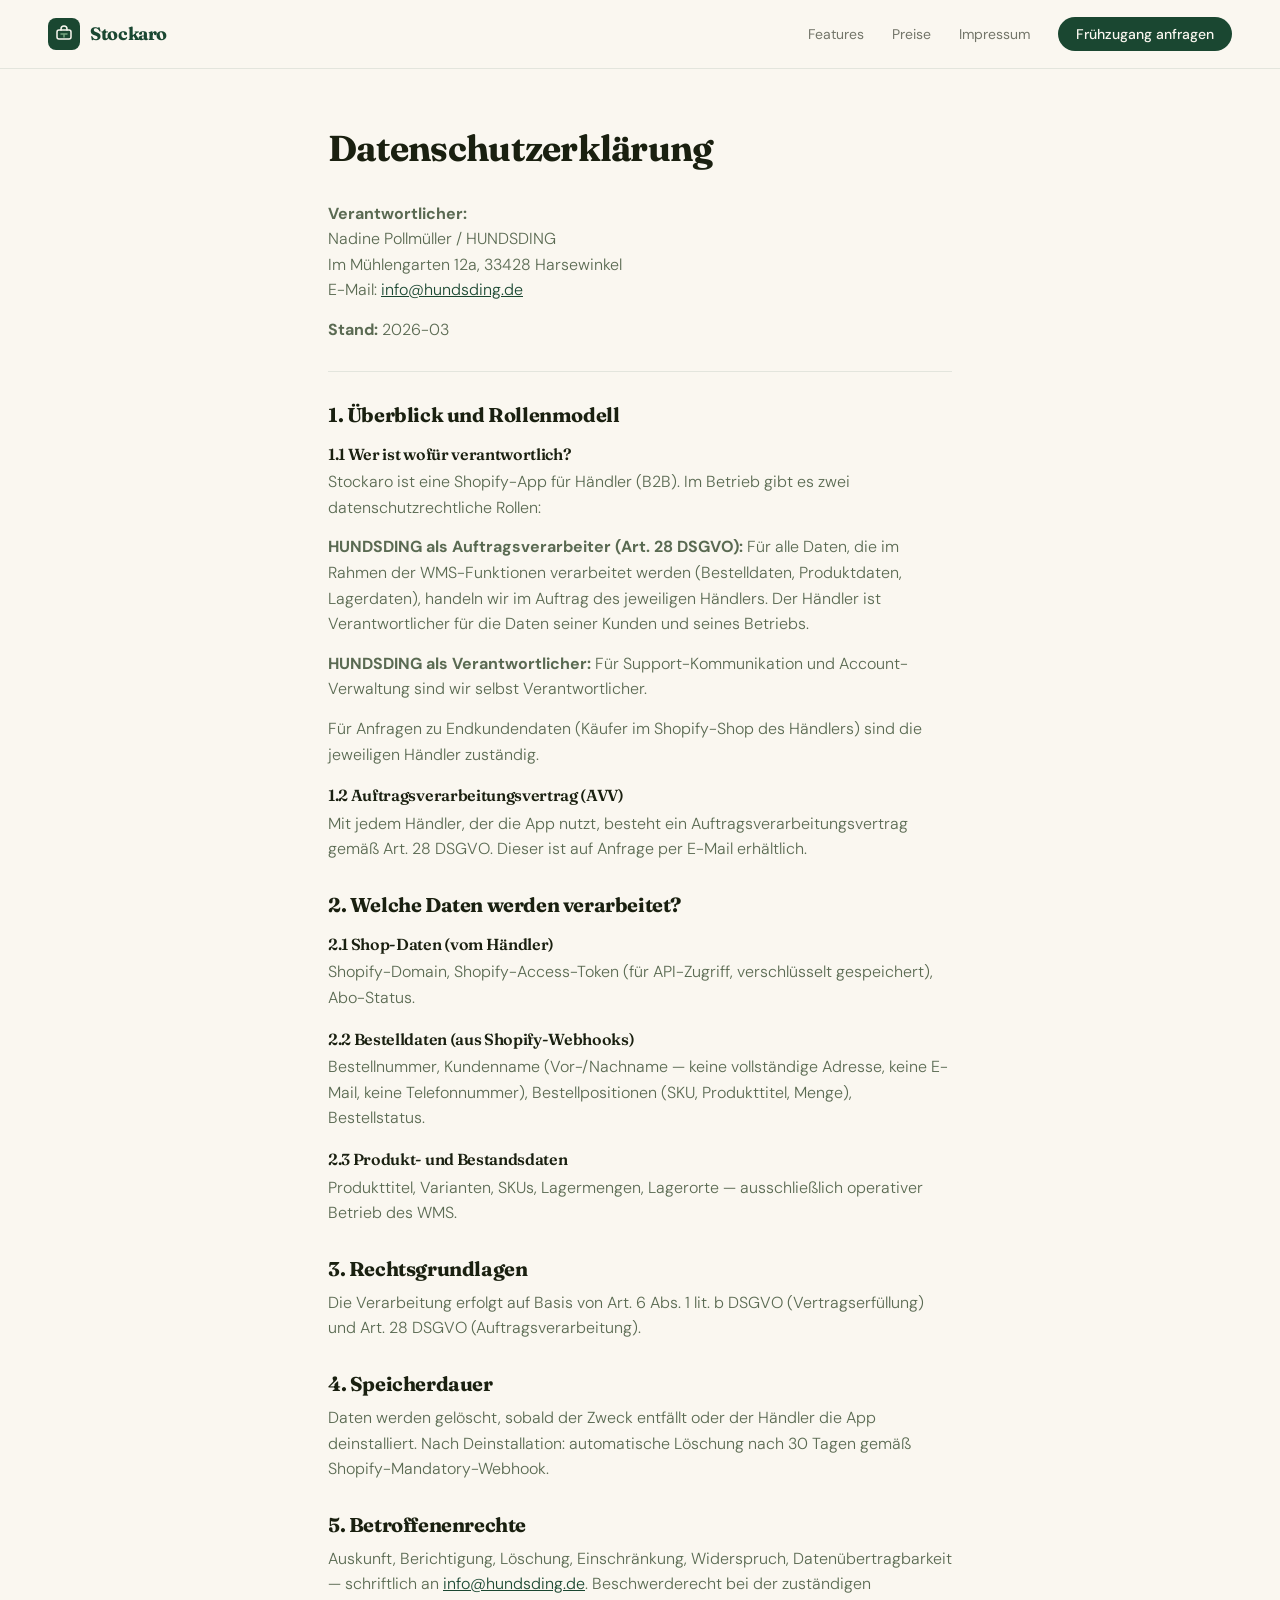
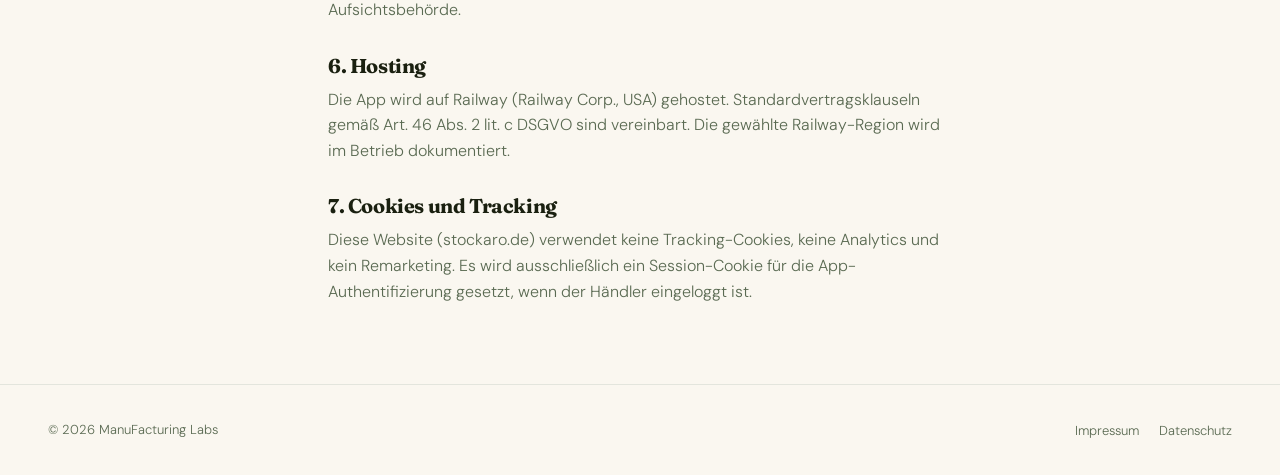
==== datenschutz.html @ 7d217ccb "feat: initial website" ====
<!DOCTYPE html>
<html lang="de">
<head>
  <meta charset="UTF-8">
  <meta name="viewport" content="width=device-width, initial-scale=1.0">
  <title>Datenschutz — Stockaro</title>
  <link rel="preconnect" href="https://fonts.googleapis.com">
  <link rel="preconnect" href="https://fonts.gstatic.com" crossorigin>
  <link href="https://fonts.googleapis.com/css2?family=Fraunces:ital,opsz,wght@0,9..144,700&family=DM+Sans:wght@300;400;500&display=swap" rel="stylesheet">
  <link rel="stylesheet" href="assets/style.css">
  <script src="assets/config.js"></script>
</head>
<body>

<nav class="site-nav">
  <a href="/" class="nav-logo">
    <div class="nav-logo-mark">
      <svg width="18" height="18" viewBox="0 0 18 18" fill="none">
        <rect x="2" y="5" width="14" height="9" rx="2" stroke="#faf7f0" stroke-width="1.5"/>
        <path d="M6 5V4a3 3 0 016 0v1" stroke="#faf7f0" stroke-width="1.5" stroke-linecap="round"/>
        <path d="M6 9h6M9 9v3" stroke="#74a57f" stroke-width="1.5" stroke-linecap="round"/>
      </svg>
    </div>
    <span class="nav-logo-name" data-config="appName">Stockaro</span>
  </a>
  <ul class="nav-links">
    <li><a href="index.html#features">Features</a></li>
    <li class="nav-pricing-link"><a href="index.html#preise">Preise</a></li>
    <li><a href="impressum.html">Impressum</a></li>
    <li><a href="index.html" class="nav-cta" data-config-cta>Frühzugang anfragen</a></li>
  </ul>
</nav>

<div class="legal-wrap">
  <h1>Datenschutzerklärung</h1>

  <p>
    <strong>Verantwortlicher:</strong><br>
    Nadine Pollmüller / HUNDSDING<br>
    Im Mühlengarten 12a, 33428 Harsewinkel<br>
    E-Mail: <a href="mailto:info@hundsding.de">info@hundsding.de</a>
  </p>
  <p><strong>Stand:</strong> 2026-03</p>

  <hr>

  <h2>1. Überblick und Rollenmodell</h2>
  <h3>1.1 Wer ist wofür verantwortlich?</h3>
  <p>Stockaro ist eine Shopify-App für Händler (B2B). Im Betrieb gibt es zwei datenschutzrechtliche Rollen:</p>
  <p><strong>HUNDSDING als Auftragsverarbeiter (Art. 28 DSGVO):</strong> Für alle Daten, die im Rahmen der WMS-Funktionen verarbeitet werden (Bestelldaten, Produktdaten, Lagerdaten), handeln wir im Auftrag des jeweiligen Händlers. Der Händler ist Verantwortlicher für die Daten seiner Kunden und seines Betriebs.</p>
  <p><strong>HUNDSDING als Verantwortlicher:</strong> Für Support-Kommunikation und Account-Verwaltung sind wir selbst Verantwortlicher.</p>
  <p>Für Anfragen zu Endkundendaten (Käufer im Shopify-Shop des Händlers) sind die jeweiligen Händler zuständig.</p>

  <h3>1.2 Auftragsverarbeitungsvertrag (AVV)</h3>
  <p>Mit jedem Händler, der die App nutzt, besteht ein Auftragsverarbeitungsvertrag gemäß Art. 28 DSGVO. Dieser ist auf Anfrage per E-Mail erhältlich. <!-- TODO: Link auf finale Stockaro-Domain aktualisieren sobald stockaro.de/avv verfügbar ist --></p>

  <h2>2. Welche Daten werden verarbeitet?</h2>
  <h3>2.1 Shop-Daten (vom Händler)</h3>
  <p>Shopify-Domain, Shopify-Access-Token (für API-Zugriff, verschlüsselt gespeichert), Abo-Status.</p>

  <h3>2.2 Bestelldaten (aus Shopify-Webhooks)</h3>
  <p>Bestellnummer, Kundenname (Vor-/Nachname — keine vollständige Adresse, keine E-Mail, keine Telefonnummer), Bestellpositionen (SKU, Produkttitel, Menge), Bestellstatus.</p>

  <h3>2.3 Produkt- und Bestandsdaten</h3>
  <p>Produkttitel, Varianten, SKUs, Lagermengen, Lagerorte — ausschließlich operativer Betrieb des WMS.</p>

  <h2>3. Rechtsgrundlagen</h2>
  <p>Die Verarbeitung erfolgt auf Basis von Art. 6 Abs. 1 lit. b DSGVO (Vertragserfüllung) und Art. 28 DSGVO (Auftragsverarbeitung).</p>

  <h2>4. Speicherdauer</h2>
  <p>Daten werden gelöscht, sobald der Zweck entfällt oder der Händler die App deinstalliert. Nach Deinstallation: automatische Löschung nach 30 Tagen gemäß Shopify-Mandatory-Webhook.</p>

  <h2>5. Betroffenenrechte</h2>
  <p>Auskunft, Berichtigung, Löschung, Einschränkung, Widerspruch, Datenübertragbarkeit — schriftlich an <a href="mailto:info@hundsding.de">info@hundsding.de</a>. Beschwerderecht bei der zuständigen Aufsichtsbehörde.</p>

  <h2>6. Hosting</h2>
  <p>Die App wird auf Railway (Railway Corp., USA) gehostet. Standardvertragsklauseln gemäß Art. 46 Abs. 2 lit. c DSGVO sind vereinbart. Die gewählte Railway-Region wird im Betrieb dokumentiert.</p>

  <h2>7. Cookies und Tracking</h2>
  <p>Diese Website (stockaro.de) verwendet keine Tracking-Cookies, keine Analytics und kein Remarketing. Es wird ausschließlich ein Session-Cookie für die App-Authentifizierung gesetzt, wenn der Händler eingeloggt ist.</p>
</div>

<footer class="site-footer">
  <p class="footer-copy">
    © <span data-config="year"></span> <span data-config="vendorName">ManuFacturing Labs</span>
  </p>
  <ul class="footer-links">
    <li><a href="impressum.html">Impressum</a></li>
    <li><a href="datenschutz.html">Datenschutz</a></li>
  </ul>
</footer>

<script>
(function () {
  var cfg = SITE_CONFIG;
  // <meta> tags require setAttribute('content') — all others use textContent
  document.querySelectorAll('[data-config]').forEach(function (el) {
    var key = el.getAttribute('data-config');
    if (cfg[key] === undefined) return;
    if (el.tagName === 'META') { el.setAttribute('content', cfg[key]); }
    else { el.textContent = cfg[key]; }
  });
  document.title = document.title.replace('Stockaro', cfg.appName);
  var ctaText = cfg.ctaLabel[cfg.launchStatus];
  var ctaUrl  = cfg.ctaUrl[cfg.launchStatus];
  document.querySelectorAll('[data-config-cta]').forEach(function (el) {
    el.href = ctaUrl; el.textContent = ctaText;
  });
  if (!cfg.showPricing) {
    var navPricingLink = document.querySelector('.nav-pricing-link');
    if (navPricingLink) navPricingLink.style.display = 'none';
  }
})();
</script>

</body>
</html>
---- assets/style.css ----
/* website/assets/style.css */
/* ─────────────────────────────────────────────────────────────────────────── */
/* Design tokens                                                               */
/* ─────────────────────────────────────────────────────────────────────────── */
*, *::before, *::after { box-sizing: border-box; margin: 0; padding: 0; }

:root {
  --forest:       #1a4731;
  --forest-light: #2d6a4f;
  --cream:        #faf7f0;
  --ink:          #1a2010;
  --sage:         #74a57f;
  --mist:         #e8f0e9;
  --gold:         #c9a84c;
  --text-muted:   #5a6a52;
  --border:       rgba(26,71,49,0.10);

  --font-display: 'Fraunces', Georgia, serif;
  --font-body:    'DM Sans', system-ui, sans-serif;

  --radius-sm:  8px;
  --radius-md:  16px;
  --radius-lg:  24px;
  --radius-pill: 100px;

  --shadow-card: 0 2px 12px rgba(26,71,49,0.08);
  --shadow-float: 0 20px 50px rgba(0,0,0,0.14);
}

html { scroll-behavior: smooth; }

body {
  background: var(--cream);
  color: var(--ink);
  font-family: var(--font-body);
  font-weight: 300;
  line-height: 1.6;
  font-size: 16px;
  -webkit-font-smoothing: antialiased;
}

/* ─── Typography ─────────────────────────────────────────────────────────── */
h1, h2, h3 {
  font-family: var(--font-display);
  letter-spacing: -0.02em;
  line-height: 1.1;
}

/* ─── Buttons ────────────────────────────────────────────────────────────── */
.btn-primary {
  display: inline-flex;
  align-items: center;
  gap: 8px;
  background: var(--forest);
  color: var(--cream);
  padding: 13px 26px;
  border-radius: var(--radius-pill);
  font-family: var(--font-body);
  font-size: 15px;
  font-weight: 500;
  text-decoration: none;
  border: none;
  cursor: pointer;
  transition: background .2s, transform .15s;
}
.btn-primary:hover { background: var(--forest-light); transform: translateY(-1px); }

.btn-ghost {
  display: inline-flex;
  align-items: center;
  gap: 6px;
  color: var(--forest);
  font-size: 14px;
  font-weight: 500;
  text-decoration: none;
  opacity: .75;
  transition: opacity .2s;
  background: none;
  border: none;
  cursor: pointer;
  font-family: var(--font-body);
}
.btn-ghost:hover { opacity: 1; }

/* ─── Nav ────────────────────────────────────────────────────────────────── */
.site-nav {
  display: flex;
  align-items: center;
  justify-content: space-between;
  padding: 18px 48px;
  position: sticky;
  top: 0;
  background: rgba(250,247,240,0.92);
  backdrop-filter: blur(12px);
  -webkit-backdrop-filter: blur(12px);
  border-bottom: 1px solid var(--border);
  z-index: 100;
}

.nav-logo {
  display: flex;
  align-items: center;
  gap: 10px;
  text-decoration: none;
}
.nav-logo-mark {
  width: 32px;
  height: 32px;
  background: var(--forest);
  border-radius: var(--radius-sm);
  display: flex;
  align-items: center;
  justify-content: center;
  flex-shrink: 0;
}
.nav-logo-mark svg { display: block; }
.nav-logo-name {
  font-family: var(--font-display);
  font-weight: 700;
  font-size: 18px;
  color: var(--forest);
  letter-spacing: -0.02em;
}

.nav-links {
  display: flex;
  align-items: center;
  gap: 28px;
  list-style: none;
}
.nav-links a {
  text-decoration: none;
  color: var(--ink);
  font-size: 14px;
  font-weight: 400;
  opacity: .6;
  transition: opacity .2s;
}
.nav-links a:hover { opacity: 1; }
.nav-links .nav-cta {
  background: var(--forest);
  color: var(--cream) !important;
  opacity: 1 !important;
  padding: 8px 18px;
  border-radius: var(--radius-pill);
  font-weight: 500 !important;
}
.nav-links .nav-cta:hover { background: var(--forest-light); }

/* ─── Footer ─────────────────────────────────────────────────────────────── */
.site-footer {
  padding: 32px 48px;
  border-top: 1px solid var(--border);
  display: flex;
  align-items: center;
  justify-content: space-between;
  gap: 16px;
  flex-wrap: wrap;
}
.footer-copy {
  font-size: 13px;
  color: var(--text-muted);
}
.footer-links {
  display: flex;
  gap: 20px;
  list-style: none;
}
.footer-links a {
  font-size: 13px;
  color: var(--text-muted);
  text-decoration: none;
  transition: color .2s;
}
.footer-links a:hover { color: var(--forest); }

/* ─── Section helpers ────────────────────────────────────────────────────── */
.section-label {
  display: flex;
  align-items: center;
  gap: 8px;
  font-size: 11px;
  font-weight: 500;
  text-transform: uppercase;
  letter-spacing: .12em;
  color: var(--forest);
  margin-bottom: 14px;
}
.section-label::before {
  content: '';
  width: 20px;
  height: 1px;
  background: var(--forest);
  flex-shrink: 0;
}
.section-title {
  font-family: var(--font-display);
  font-size: clamp(28px, 4vw, 44px);
  font-weight: 700;
  margin-bottom: 48px;
  max-width: 520px;
}

/* ─── Legal pages ────────────────────────────────────────────────────────── */
.legal-wrap {
  max-width: 720px;
  margin: 60px auto 80px;
  padding: 0 48px;
}
.legal-wrap h1 {
  font-family: var(--font-display);
  font-size: 36px;
  font-weight: 700;
  margin-bottom: 32px;
}
.legal-wrap h2 {
  font-size: 20px;
  font-weight: 700;
  margin: 32px 0 10px;
}
.legal-wrap h3 {
  font-size: 16px;
  font-weight: 600;
  margin: 20px 0 6px;
}
.legal-wrap p { margin-bottom: 14px; color: var(--text-muted); }
.legal-wrap a { color: var(--forest); }
.legal-wrap hr { border: none; border-top: 1px solid var(--border); margin: 28px 0; }

/* ─── Responsive ─────────────────────────────────────────────────────────── */
@media (max-width: 768px) {
  .site-nav { padding: 14px 20px; }
  .nav-links { display: none; }         /* mobile: hide links — CTA only */
  .nav-links.open { display: flex; flex-direction: column; position: absolute;
    top: 100%; left: 0; right: 0; background: var(--cream);
    padding: 16px 20px; border-bottom: 1px solid var(--border); gap: 16px; }
  .site-footer { flex-direction: column; align-items: flex-start; padding: 24px 20px; }
  .legal-wrap { padding: 0 20px; }
}
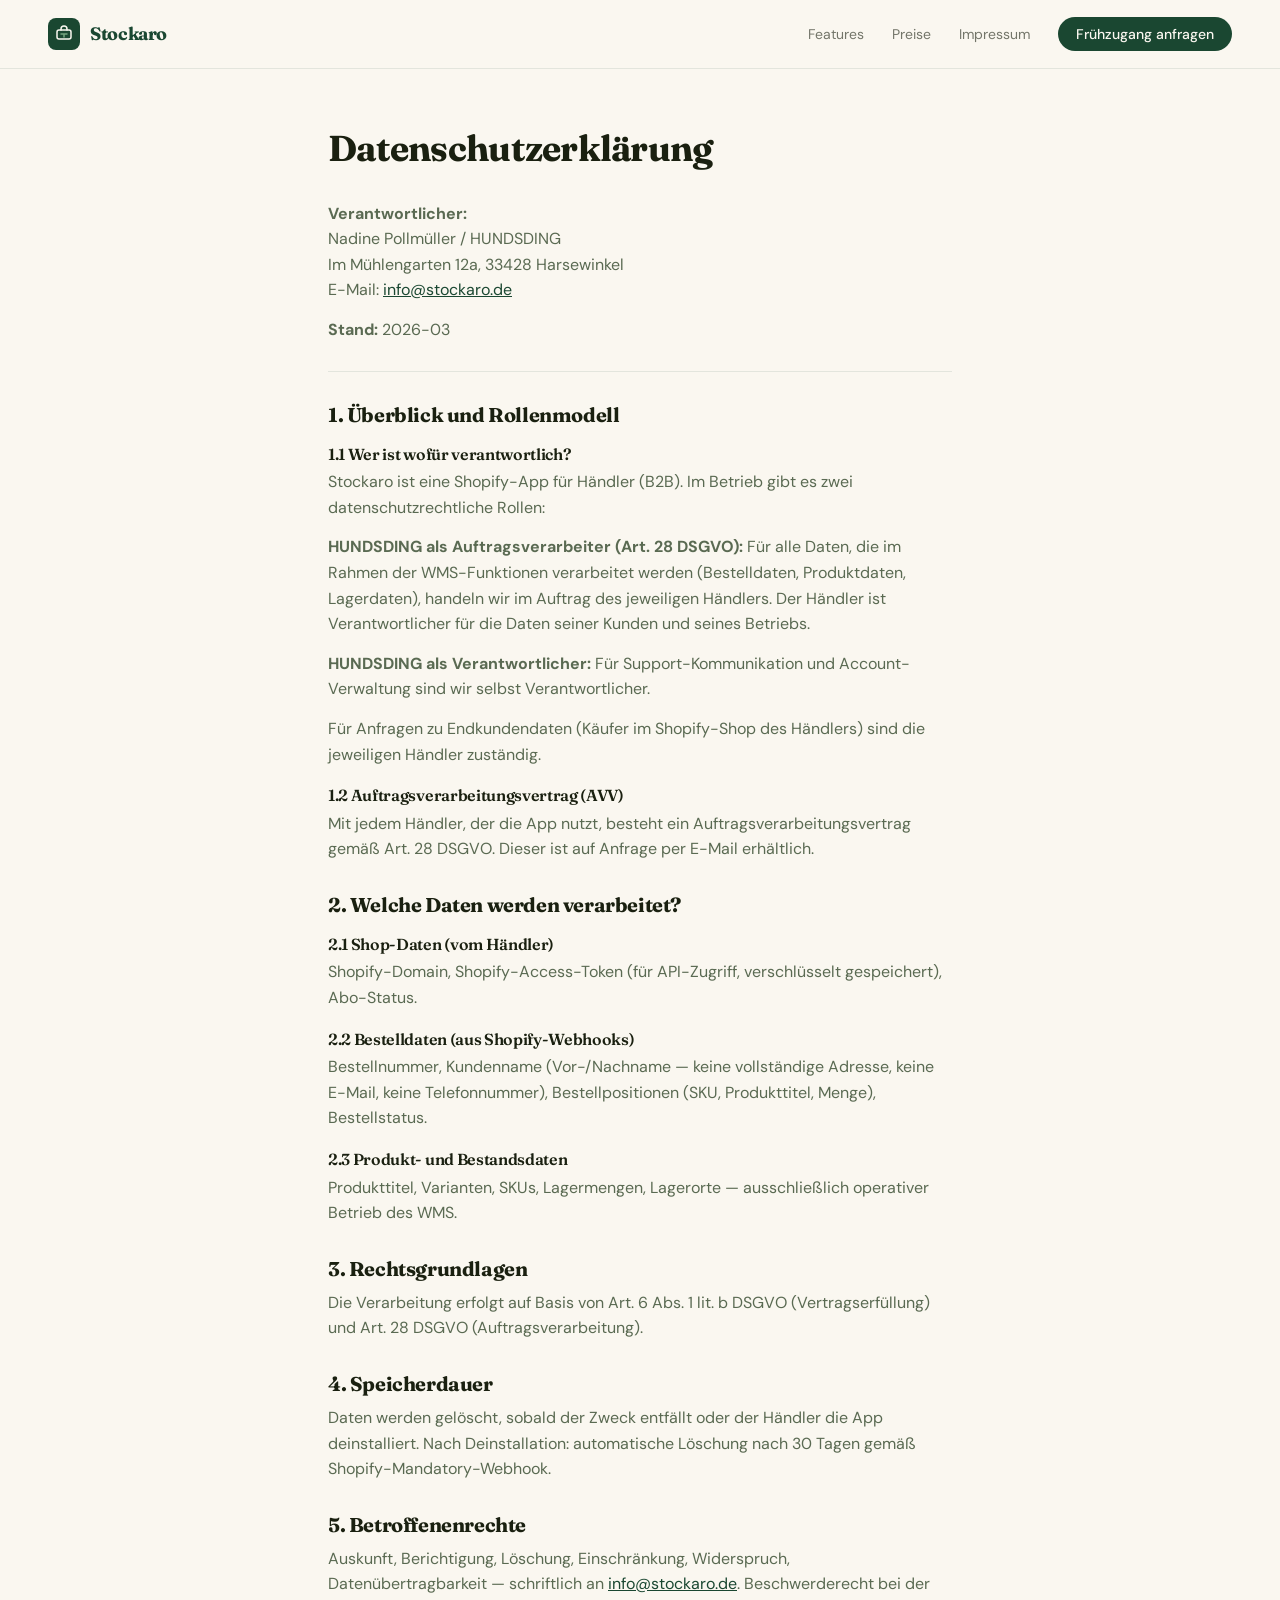
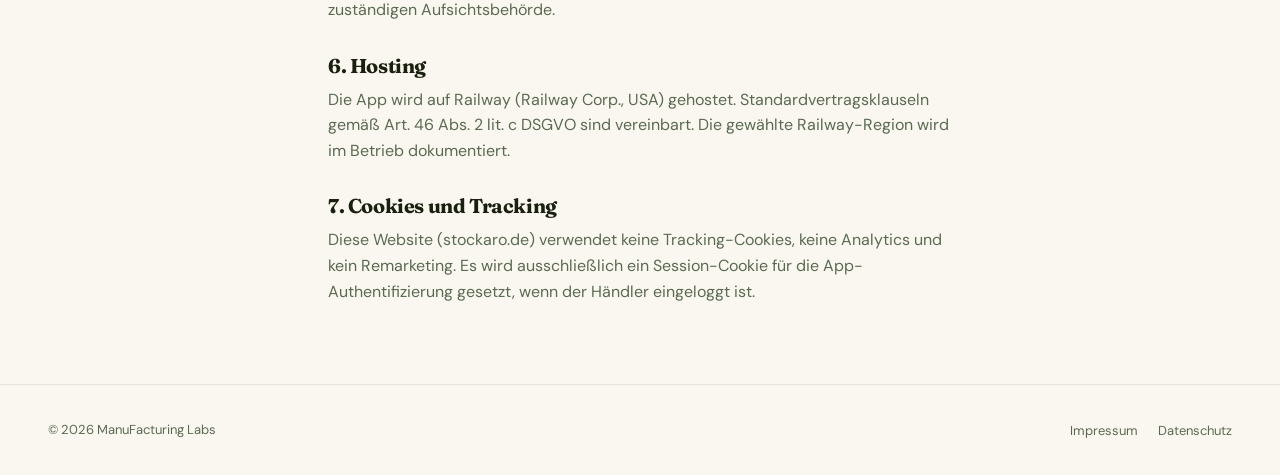
==== commit 29053142: "sync: Update Stockaro email contacts" ====
--- a/datenschutz.html
+++ b/datenschutz.html
@@ -38,7 +38,7 @@
     <strong>Verantwortlicher:</strong><br>
     Nadine Pollmüller / HUNDSDING<br>
     Im Mühlengarten 12a, 33428 Harsewinkel<br>
-    E-Mail: <a href="mailto:info@hundsding.de">info@hundsding.de</a>
+    E-Mail: <a href="mailto:info@stockaro.de">info@stockaro.de</a>
   </p>
   <p><strong>Stand:</strong> 2026-03</p>
 
@@ -71,7 +71,7 @@
   <p>Daten werden gelöscht, sobald der Zweck entfällt oder der Händler die App deinstalliert. Nach Deinstallation: automatische Löschung nach 30 Tagen gemäß Shopify-Mandatory-Webhook.</p>
 
   <h2>5. Betroffenenrechte</h2>
-  <p>Auskunft, Berichtigung, Löschung, Einschränkung, Widerspruch, Datenübertragbarkeit — schriftlich an <a href="mailto:info@hundsding.de">info@hundsding.de</a>. Beschwerderecht bei der zuständigen Aufsichtsbehörde.</p>
+  <p>Auskunft, Berichtigung, Löschung, Einschränkung, Widerspruch, Datenübertragbarkeit — schriftlich an <a href="mailto:info@stockaro.de">info@stockaro.de</a>. Beschwerderecht bei der zuständigen Aufsichtsbehörde.</p>
 
   <h2>6. Hosting</h2>
   <p>Die App wird auf Railway (Railway Corp., USA) gehostet. Standardvertragsklauseln gemäß Art. 46 Abs. 2 lit. c DSGVO sind vereinbart. Die gewählte Railway-Region wird im Betrieb dokumentiert.</p>
--- a/assets/style.css
+++ b/assets/style.css
@@ -33,7 +33,7 @@
   background: var(--cream);
   color: var(--ink);
   font-family: var(--font-body);
-  font-weight: 300;
+  font-weight: 400;
   line-height: 1.6;
   font-size: 16px;
   -webkit-font-smoothing: antialiased;
@@ -82,6 +82,28 @@
 }
 .btn-ghost:hover { opacity: 1; }
 
+/* ─── Animations ─────────────────────────────────────────────────────────── */
+@keyframes fadeSlideUp {
+  from { opacity: 0; transform: translateY(28px); }
+  to   { opacity: 1; transform: translateY(0); }
+}
+
+.animate-in {
+  animation: fadeSlideUp .75s cubic-bezier(.22,1,.36,1) both;
+}
+.delay-1 { animation-delay: .08s; }
+.delay-2 { animation-delay: .2s; }
+.delay-3 { animation-delay: .34s; }
+.delay-4 { animation-delay: .48s; }
+.delay-5 { animation-delay: .62s; }
+
+.reveal {
+  opacity: 0;
+  transform: translateY(18px);
+  transition: opacity .65s cubic-bezier(.22,1,.36,1), transform .65s cubic-bezier(.22,1,.36,1);
+}
+.reveal.visible { opacity: 1; transform: none; }
+
 /* ─── Nav ────────────────────────────────────────────────────────────────── */
 .site-nav {
   display: flex;
@@ -147,6 +169,29 @@
 }
 .nav-links .nav-cta:hover { background: var(--forest-light); }
 
+/* Hamburger */
+.nav-hamburger {
+  display: none;
+  flex-direction: column;
+  gap: 5px;
+  background: none;
+  border: none;
+  cursor: pointer;
+  padding: 4px;
+  z-index: 101;
+}
+.nav-hamburger span {
+  display: block;
+  width: 22px;
+  height: 2px;
+  background: var(--forest);
+  border-radius: 2px;
+  transition: transform .25s cubic-bezier(.22,1,.36,1), opacity .2s;
+}
+.nav-hamburger.open span:nth-child(1) { transform: translateY(7px) rotate(45deg); }
+.nav-hamburger.open span:nth-child(2) { opacity: 0; transform: scaleX(0); }
+.nav-hamburger.open span:nth-child(3) { transform: translateY(-7px) rotate(-45deg); }
+
 /* ─── Footer ─────────────────────────────────────────────────────────────── */
 .site-footer {
   padding: 32px 48px;
@@ -201,6 +246,377 @@
   max-width: 520px;
 }
 
+/* ─── How it works ───────────────────────────────────────────────────────── */
+.how-it-works {
+  padding: 80px 48px;
+  max-width: 960px;
+  margin: 0 auto;
+}
+.how-grid {
+  display: grid;
+  grid-template-columns: repeat(3, 1fr);
+  gap: 0;
+  position: relative;
+}
+.how-connector {
+  position: absolute;
+  top: 27px;
+  left: calc(33.33% / 2 + 28px);
+  right: calc(33.33% / 2 + 28px);
+  height: 1px;
+  background: var(--border);
+  z-index: 0;
+}
+.how-step {
+  display: flex;
+  flex-direction: column;
+  align-items: flex-start;
+  gap: 14px;
+  padding: 0 28px 0 0;
+}
+.how-step:last-child { padding-right: 0; }
+.how-num {
+  width: 56px;
+  height: 56px;
+  background: var(--forest);
+  color: var(--cream);
+  border-radius: 50%;
+  display: flex;
+  align-items: center;
+  justify-content: center;
+  font-family: var(--font-display);
+  font-size: 22px;
+  font-weight: 700;
+  position: relative;
+  z-index: 1;
+  flex-shrink: 0;
+}
+.how-step h3 {
+  font-family: var(--font-display);
+  font-size: 17px;
+  font-weight: 700;
+  margin-top: 4px;
+}
+.how-step p {
+  font-size: 14px;
+  color: var(--text-muted);
+  line-height: 1.65;
+}
+
+/* ─── Features ───────────────────────────────────────────────────────────── */
+.features { padding: 0 48px 80px; }
+.features-inner { max-width: 1060px; margin: 0 auto; }
+.features-grid {
+  display: grid;
+  grid-template-columns: repeat(3, 1fr);
+  gap: 2px;
+  background: var(--border);
+  border-radius: var(--radius-lg);
+  overflow: hidden;
+}
+.feature-card {
+  background: var(--cream);
+  padding: 28px 24px;
+  transition: background .2s;
+}
+.feature-card:hover { background: #f0f7f2; }
+.feature-icon {
+  width: 40px;
+  height: 40px;
+  background: var(--mist);
+  border-radius: var(--radius-sm);
+  display: flex;
+  align-items: center;
+  justify-content: center;
+  color: var(--forest);
+  margin-bottom: 14px;
+  flex-shrink: 0;
+}
+.feature-icon svg { display: block; }
+.feature-name {
+  font-family: var(--font-display);
+  font-size: 17px;
+  font-weight: 700;
+  margin-bottom: 6px;
+}
+.feature-desc { font-size: 13px; color: var(--text-muted); line-height: 1.6; }
+
+/* ─── Social proof ───────────────────────────────────────────────────────── */
+.social-proof {
+  background: var(--mist);
+  padding: 72px 48px;
+}
+.social-proof-inner {
+  max-width: 680px;
+  margin: 0 auto;
+  display: flex;
+  flex-direction: column;
+  align-items: center;
+  text-align: center;
+  gap: 20px;
+}
+.quote-stars {
+  display: flex;
+  gap: 4px;
+  color: var(--gold);
+}
+.quote-text {
+  font-family: var(--font-display);
+  font-size: clamp(19px, 2.8vw, 26px);
+  font-weight: 300;
+  font-style: italic;
+  line-height: 1.55;
+  color: var(--ink);
+  max-width: 560px;
+}
+.quote-author {
+  display: flex;
+  align-items: center;
+  gap: 12px;
+  margin-top: 4px;
+}
+.quote-avatar {
+  width: 40px;
+  height: 40px;
+  background: var(--forest);
+  border-radius: 50%;
+  display: flex;
+  align-items: center;
+  justify-content: center;
+  color: var(--cream);
+  font-family: var(--font-display);
+  font-size: 16px;
+  font-weight: 700;
+  flex-shrink: 0;
+}
+.quote-meta { text-align: left; }
+.quote-name { font-size: 14px; font-weight: 500; color: var(--ink); }
+.quote-role { font-size: 12px; color: var(--text-muted); margin-top: 2px; }
+
+/* ─── Pricing ────────────────────────────────────────────────────────────── */
+.pricing {
+  background: var(--forest);
+  padding: 80px 48px 100px;
+  position: relative;
+  overflow: hidden;
+}
+.pricing::before {
+  content: '';
+  position: absolute; inset: 0;
+  background-image:
+    linear-gradient(rgba(255,255,255,.03) 1px, transparent 1px),
+    linear-gradient(90deg, rgba(255,255,255,.03) 1px, transparent 1px);
+  background-size: 48px 48px;
+}
+.pricing-inner { max-width: 900px; margin: 0 auto; position: relative; z-index: 1; }
+.pricing .section-label { color: var(--sage); }
+.pricing .section-label::before { background: var(--sage); }
+.pricing .section-title { color: var(--cream); }
+.pricing-grid { display: grid; grid-template-columns: repeat(3, 1fr); gap: 16px; }
+.plan-card {
+  background: rgba(255,255,255,.06);
+  border: 1px solid rgba(255,255,255,.10);
+  border-radius: var(--radius-lg);
+  padding: 28px 24px;
+  transition: background .2s, transform .2s;
+}
+.plan-card:hover { background: rgba(255,255,255,.10); transform: translateY(-3px); }
+.plan-card.featured { background: var(--cream); border-color: var(--cream); }
+.plan-name {
+  font-family: var(--font-display);
+  font-size: 20px;
+  font-weight: 700;
+  color: var(--cream);
+  margin-bottom: 3px;
+}
+.plan-card.featured .plan-name { color: var(--ink); }
+.plan-desc { font-size: 12px; color: rgba(255,255,255,.45); margin-bottom: 18px; }
+.plan-card.featured .plan-desc { color: #7a8a72; }
+.plan-price {
+  font-family: var(--font-display);
+  font-size: 44px;
+  font-weight: 900;
+  color: var(--cream);
+  line-height: 1;
+}
+.plan-card.featured .plan-price { color: var(--forest); }
+.plan-price sup { font-size: 18px; font-weight: 400; vertical-align: top; margin-top: 6px; display: inline-block; }
+.plan-period { font-size: 12px; color: rgba(255,255,255,.4); margin: 4px 0 18px; }
+.plan-card.featured .plan-period { color: #7a8a72; }
+.plan-features { list-style: none; display: flex; flex-direction: column; gap: 8px; margin-bottom: 22px; }
+.plan-features li { font-size: 13px; color: rgba(255,255,255,.65); display: flex; gap: 8px; }
+.plan-card.featured .plan-features li { color: #4a5a42; }
+.plan-features li::before { content: '✓'; color: var(--sage); font-weight: 700; flex-shrink: 0; }
+.plan-card.featured .plan-features li::before { color: var(--forest); }
+.plan-btn {
+  width: 100%; padding: 12px; border-radius: var(--radius-pill);
+  border: 1px solid rgba(255,255,255,.2);
+  background: transparent; color: rgba(255,255,255,.7);
+  font-family: var(--font-body); font-size: 14px; font-weight: 500;
+  cursor: pointer; transition: all .2s;
+}
+.plan-btn:hover { background: rgba(255,255,255,.1); color: #fff; }
+.plan-card.featured .plan-btn { background: var(--forest); color: var(--cream); border-color: transparent; }
+.plan-card.featured .plan-btn:hover { background: var(--forest-light); }
+.pricing-note {
+  text-align: center; font-size: 13px;
+  color: rgba(255,255,255,.4);
+  margin-top: 24px;
+  position: relative; z-index: 1;
+}
+
+/* ─── Final CTA ──────────────────────────────────────────────────────────── */
+.final-cta {
+  padding: 80px 48px;
+  text-align: center;
+  border-top: 1px solid var(--border);
+}
+.final-cta-inner { max-width: 560px; margin: 0 auto; }
+.final-cta h2 {
+  font-family: var(--font-display);
+  font-size: clamp(30px, 4vw, 46px);
+  font-weight: 700;
+  line-height: 1.08;
+  margin-bottom: 16px;
+}
+.final-cta h2 em {
+  font-style: italic;
+  font-weight: 300;
+  color: var(--forest);
+}
+.final-cta p {
+  font-size: 16px;
+  color: var(--text-muted);
+  margin-bottom: 32px;
+  line-height: 1.7;
+}
+.final-cta-note {
+  margin-top: 16px;
+  font-size: 12px;
+  color: var(--text-muted);
+}
+
+/* ─── Hero mockup (CSS) ──────────────────────────────────────────────────── */
+.hero-mockup {
+  position: relative;
+  z-index: 1;
+}
+.mockup-phone {
+  width: 228px;
+  background: #f5f5f5;
+  border-radius: 36px;
+  overflow: hidden;
+  box-shadow: 0 48px 96px rgba(0,0,0,.55), 0 0 0 1px rgba(255,255,255,.12), inset 0 0 0 1px rgba(0,0,0,.08);
+  transform: rotate(-3deg);
+}
+.mockup-notch {
+  background: #1a1a1a;
+  height: 28px;
+  display: flex;
+  align-items: center;
+  justify-content: center;
+}
+.mockup-notch-pill {
+  width: 80px;
+  height: 10px;
+  background: #111;
+  border-radius: 100px;
+  border: 1.5px solid #333;
+}
+.mockup-header {
+  background: var(--forest);
+  padding: 14px 16px 12px;
+  color: var(--cream);
+}
+.mockup-header-row {
+  display: flex;
+  align-items: center;
+  justify-content: space-between;
+  margin-bottom: 2px;
+}
+.mockup-title {
+  font-family: var(--font-display);
+  font-size: 13px;
+  font-weight: 700;
+}
+.mockup-badge-dot {
+  width: 7px;
+  height: 7px;
+  background: var(--sage);
+  border-radius: 50%;
+}
+.mockup-subtitle {
+  font-size: 9px;
+  opacity: .5;
+  font-family: var(--font-body);
+}
+.mockup-body {
+  padding: 12px;
+  display: flex;
+  flex-direction: column;
+  gap: 7px;
+  background: #f8f8f6;
+}
+.mockup-item {
+  background: white;
+  border-radius: 10px;
+  padding: 9px 11px;
+  display: flex;
+  align-items: center;
+  justify-content: space-between;
+  box-shadow: 0 1px 3px rgba(0,0,0,.06);
+}
+.mockup-item-info {}
+.mockup-item-name {
+  font-size: 10px;
+  font-weight: 500;
+  color: var(--ink);
+  font-family: var(--font-body);
+}
+.mockup-item-sku {
+  font-size: 8.5px;
+  color: #aaa;
+  margin-top: 1px;
+  font-family: var(--font-body);
+}
+.mockup-stock {
+  font-size: 10px;
+  font-weight: 700;
+  padding: 3px 8px;
+  border-radius: 100px;
+  font-family: var(--font-body);
+  white-space: nowrap;
+}
+.mockup-stock.ok  { background: #e8f5e9; color: #2e7d32; }
+.mockup-stock.low { background: #fff3e0; color: #e65100; }
+.mockup-stock.alert {
+  background: #ffebee;
+  color: #c62828;
+  animation: pulse 2s ease-in-out infinite;
+}
+@keyframes pulse {
+  0%, 100% { opacity: 1; }
+  50%       { opacity: .55; }
+}
+.mockup-footer {
+  background: white;
+  padding: 10px 14px 12px;
+  display: flex;
+  justify-content: space-around;
+  border-top: 1px solid #eee;
+}
+.mockup-tab {
+  font-size: 8.5px;
+  color: #bbb;
+  display: flex;
+  flex-direction: column;
+  align-items: center;
+  gap: 3px;
+  font-family: var(--font-body);
+}
+.mockup-tab.active { color: var(--forest); font-weight: 500; }
+.mockup-tab svg { display: block; }
+
 /* ─── Legal pages ────────────────────────────────────────────────────────── */
 .legal-wrap {
   max-width: 720px;
@@ -230,10 +646,40 @@
 /* ─── Responsive ─────────────────────────────────────────────────────────── */
 @media (max-width: 768px) {
   .site-nav { padding: 14px 20px; }
-  .nav-links { display: none; }         /* mobile: hide links — CTA only */
-  .nav-links.open { display: flex; flex-direction: column; position: absolute;
-    top: 100%; left: 0; right: 0; background: var(--cream);
-    padding: 16px 20px; border-bottom: 1px solid var(--border); gap: 16px; }
+  .nav-links {
+    display: none;
+    flex-direction: column;
+    position: absolute;
+    top: 100%;
+    left: 0;
+    right: 0;
+    background: rgba(250,247,240,0.98);
+    backdrop-filter: blur(12px);
+    padding: 16px 20px 20px;
+    border-bottom: 1px solid var(--border);
+    gap: 12px;
+    box-shadow: 0 8px 24px rgba(0,0,0,.08);
+  }
+  .nav-links.open { display: flex; }
+  .nav-links a { font-size: 15px; opacity: .7; }
+  .nav-links .nav-cta { text-align: center; padding: 11px 18px; }
+  .nav-hamburger { display: flex; }
+
+  .how-it-works { padding: 48px 20px; }
+  .how-grid { grid-template-columns: 1fr; gap: 32px; }
+  .how-connector { display: none; }
+  .how-step { padding-right: 0; }
+
+  .features { padding: 0 20px 60px; }
+  .features-grid { grid-template-columns: 1fr; }
+
+  .social-proof { padding: 52px 20px; }
+
+  .pricing { padding: 60px 20px 80px; }
+  .pricing-grid { grid-template-columns: 1fr; }
+
+  .final-cta { padding: 60px 20px; }
+
   .site-footer { flex-direction: column; align-items: flex-start; padding: 24px 20px; }
   .legal-wrap { padding: 0 20px; }
 }
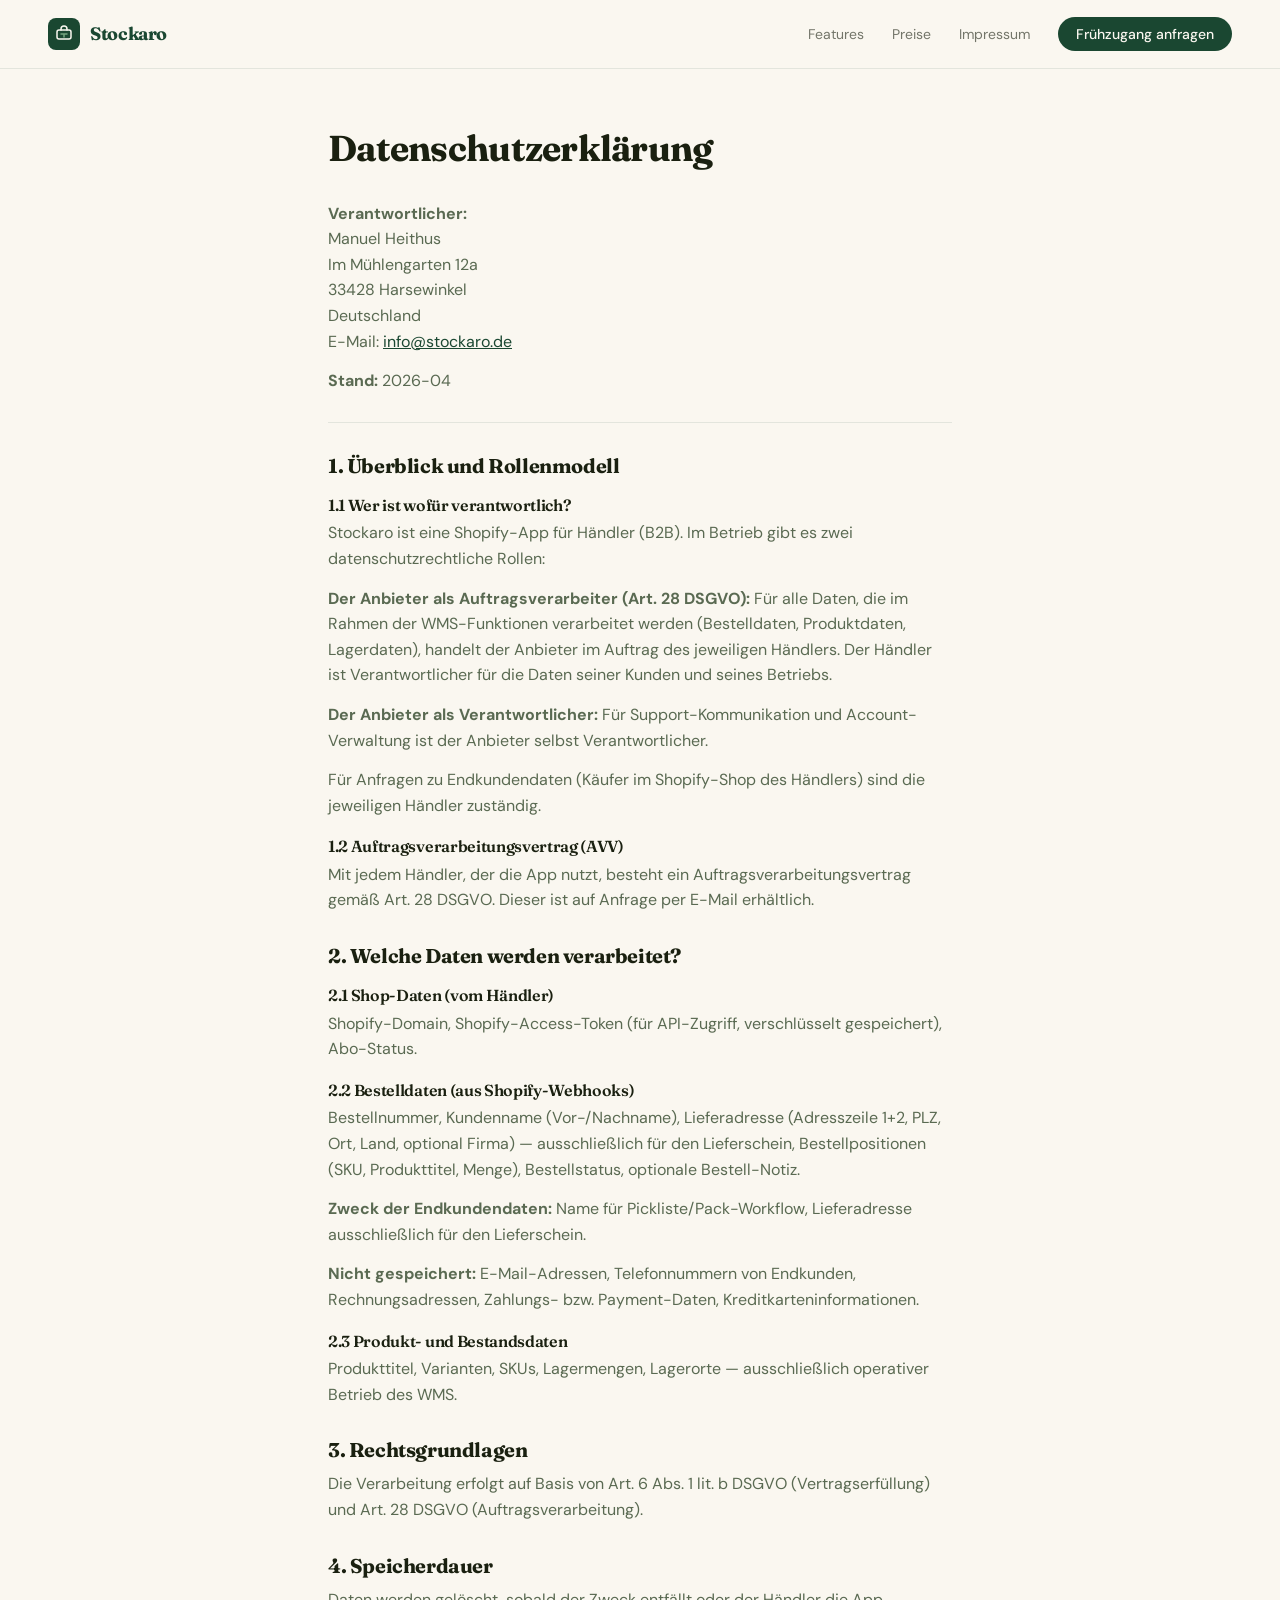
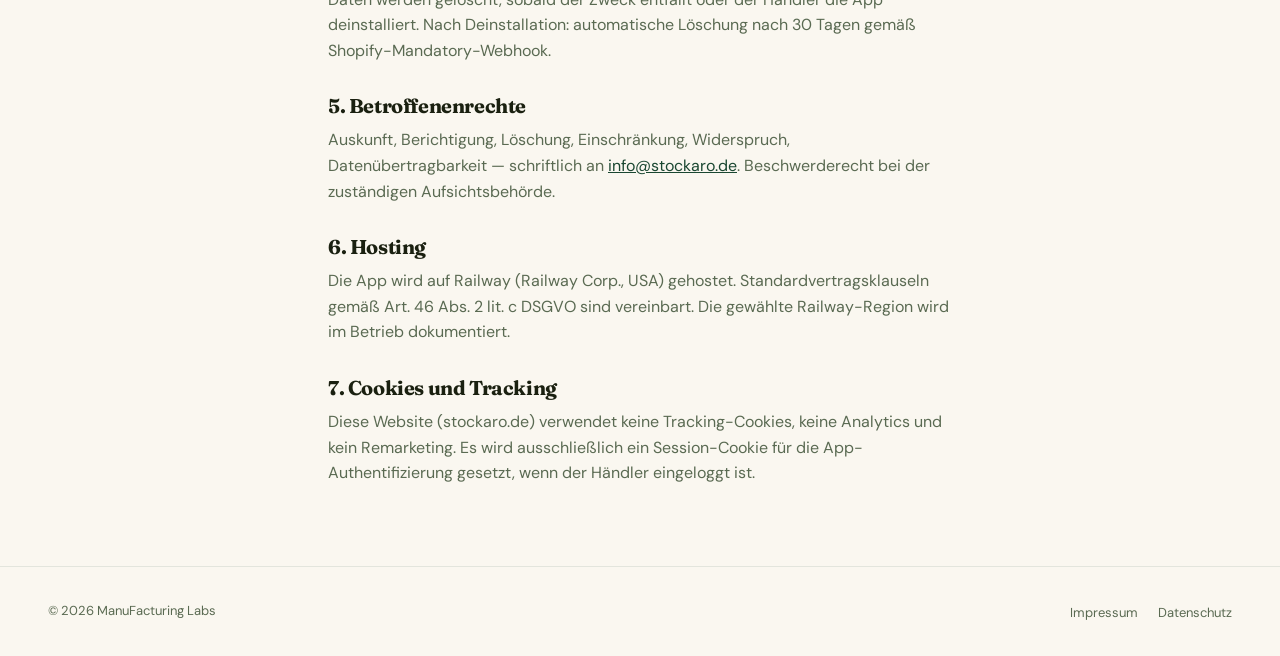
==== commit aeb0a0a4: "sync: docs: avoid duplicating vendor address docs/VENDOR_IDENTITY.md listete die konkrete Adresse im" ====
--- a/datenschutz.html
+++ b/datenschutz.html
@@ -9,6 +9,7 @@
   <link href="https://fonts.googleapis.com/css2?family=Fraunces:ital,opsz,wght@0,9..144,700&family=DM+Sans:wght@300;400;500&display=swap" rel="stylesheet">
   <link rel="stylesheet" href="assets/style.css">
   <script src="assets/config.js"></script>
+  <script src="assets/vendor.js" defer></script>
 </head>
 <body>
 
@@ -36,19 +37,19 @@
 
   <p>
     <strong>Verantwortlicher:</strong><br>
-    Nadine Pollmüller / HUNDSDING<br>
-    Im Mühlengarten 12a, 33428 Harsewinkel<br>
-    E-Mail: <a href="mailto:info@stockaro.de">info@stockaro.de</a>
+    <span data-vendor="legalName"></span><br>
+    <span data-vendor="addressBlock"></span><br>
+    E-Mail: <a data-vendor-href="email" href="#"><span data-vendor="email"></span></a>
   </p>
-  <p><strong>Stand:</strong> 2026-03</p>
+  <p><strong>Stand:</strong> 2026-04</p>
 
   <hr>
 
   <h2>1. Überblick und Rollenmodell</h2>
   <h3>1.1 Wer ist wofür verantwortlich?</h3>
   <p>Stockaro ist eine Shopify-App für Händler (B2B). Im Betrieb gibt es zwei datenschutzrechtliche Rollen:</p>
-  <p><strong>HUNDSDING als Auftragsverarbeiter (Art. 28 DSGVO):</strong> Für alle Daten, die im Rahmen der WMS-Funktionen verarbeitet werden (Bestelldaten, Produktdaten, Lagerdaten), handeln wir im Auftrag des jeweiligen Händlers. Der Händler ist Verantwortlicher für die Daten seiner Kunden und seines Betriebs.</p>
-  <p><strong>HUNDSDING als Verantwortlicher:</strong> Für Support-Kommunikation und Account-Verwaltung sind wir selbst Verantwortlicher.</p>
+  <p><strong>Der Anbieter als Auftragsverarbeiter (Art. 28 DSGVO):</strong> Für alle Daten, die im Rahmen der WMS-Funktionen verarbeitet werden (Bestelldaten, Produktdaten, Lagerdaten), handelt der Anbieter im Auftrag des jeweiligen Händlers. Der Händler ist Verantwortlicher für die Daten seiner Kunden und seines Betriebs.</p>
+  <p><strong>Der Anbieter als Verantwortlicher:</strong> Für Support-Kommunikation und Account-Verwaltung ist der Anbieter selbst Verantwortlicher.</p>
   <p>Für Anfragen zu Endkundendaten (Käufer im Shopify-Shop des Händlers) sind die jeweiligen Händler zuständig.</p>
 
   <h3>1.2 Auftragsverarbeitungsvertrag (AVV)</h3>
@@ -59,7 +60,9 @@
   <p>Shopify-Domain, Shopify-Access-Token (für API-Zugriff, verschlüsselt gespeichert), Abo-Status.</p>
 
   <h3>2.2 Bestelldaten (aus Shopify-Webhooks)</h3>
-  <p>Bestellnummer, Kundenname (Vor-/Nachname — keine vollständige Adresse, keine E-Mail, keine Telefonnummer), Bestellpositionen (SKU, Produkttitel, Menge), Bestellstatus.</p>
+  <p>Bestellnummer, Kundenname (Vor-/Nachname), Lieferadresse (Adresszeile 1+2, PLZ, Ort, Land, optional Firma) — ausschließlich für den Lieferschein, Bestellpositionen (SKU, Produkttitel, Menge), Bestellstatus, optionale Bestell-Notiz.</p>
+  <p><strong>Zweck der Endkundendaten:</strong> Name für Pickliste/Pack-Workflow, Lieferadresse ausschließlich für den Lieferschein.</p>
+  <p><strong>Nicht gespeichert:</strong> E-Mail-Adressen, Telefonnummern von Endkunden, Rechnungsadressen, Zahlungs- bzw. Payment-Daten, Kreditkarteninformationen.</p>
 
   <h3>2.3 Produkt- und Bestandsdaten</h3>
   <p>Produkttitel, Varianten, SKUs, Lagermengen, Lagerorte — ausschließlich operativer Betrieb des WMS.</p>
@@ -71,7 +74,7 @@
   <p>Daten werden gelöscht, sobald der Zweck entfällt oder der Händler die App deinstalliert. Nach Deinstallation: automatische Löschung nach 30 Tagen gemäß Shopify-Mandatory-Webhook.</p>
 
   <h2>5. Betroffenenrechte</h2>
-  <p>Auskunft, Berichtigung, Löschung, Einschränkung, Widerspruch, Datenübertragbarkeit — schriftlich an <a href="mailto:info@stockaro.de">info@stockaro.de</a>. Beschwerderecht bei der zuständigen Aufsichtsbehörde.</p>
+  <p>Auskunft, Berichtigung, Löschung, Einschränkung, Widerspruch, Datenübertragbarkeit — schriftlich an <a data-vendor-href="email" href="#"><span data-vendor="email"></span></a>. Beschwerderecht bei der zuständigen Aufsichtsbehörde.</p>
 
   <h2>6. Hosting</h2>
   <p>Die App wird auf Railway (Railway Corp., USA) gehostet. Standardvertragsklauseln gemäß Art. 46 Abs. 2 lit. c DSGVO sind vereinbart. Die gewählte Railway-Region wird im Betrieb dokumentiert.</p>
